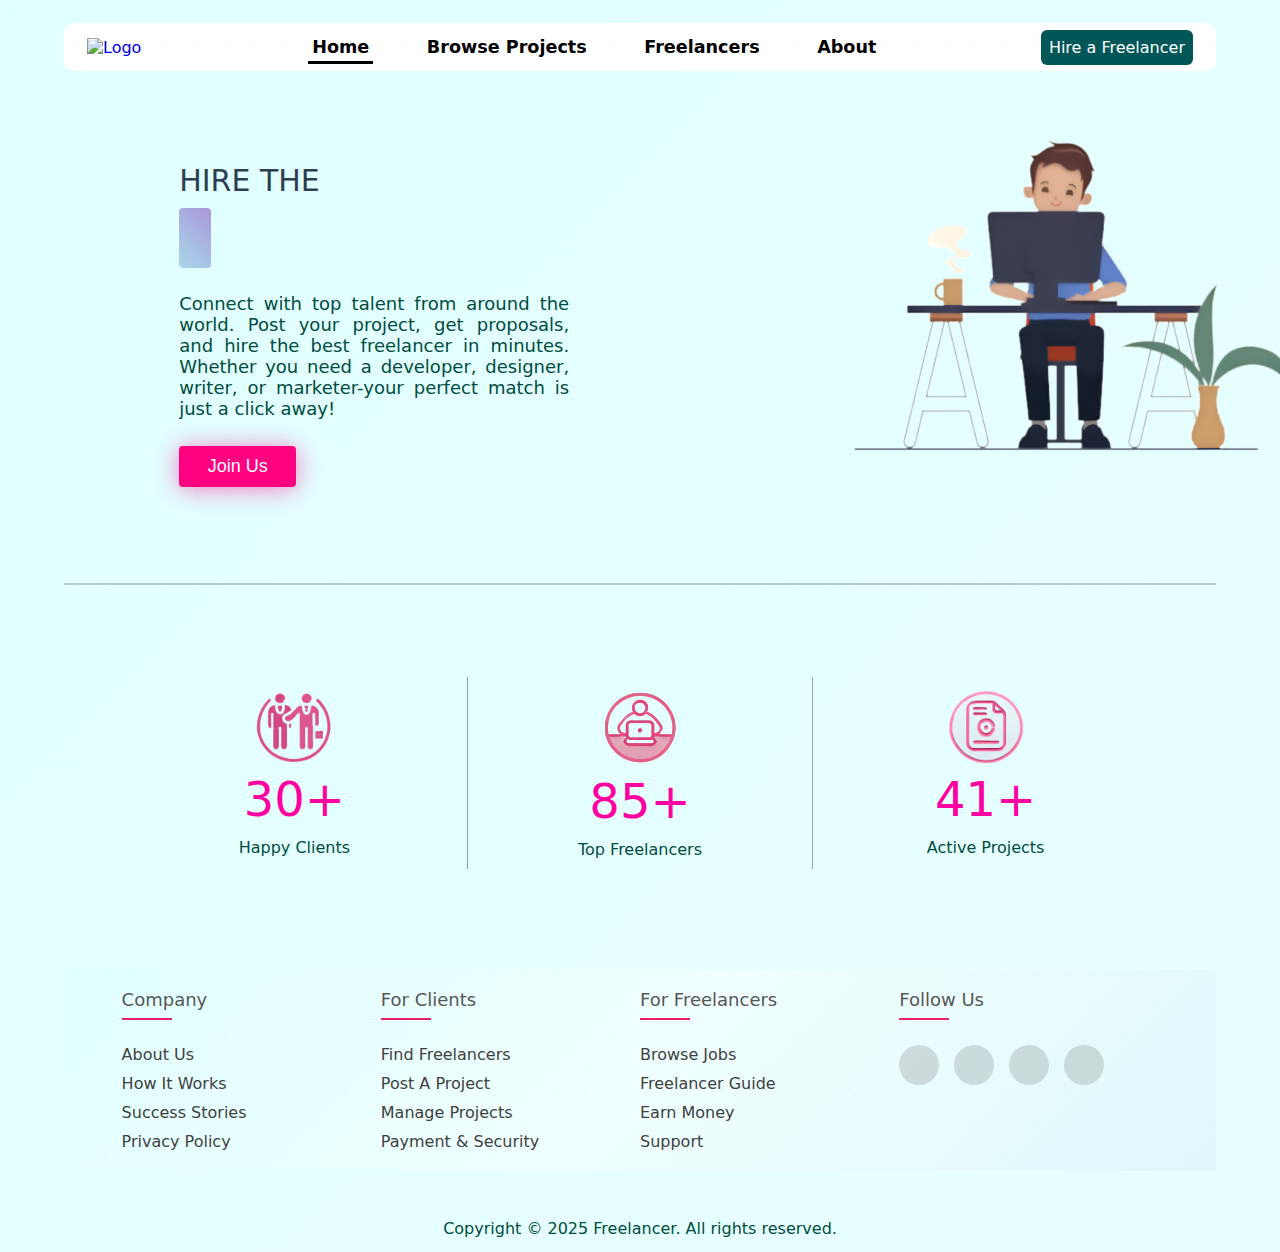
==== Home.html @ 04e3db8b "Changes committed" ====
<!DOCTYPE html>
<html lang="en">
<head>
    <meta charset="UTF-8">
    <meta name="viewport" content="width=device-width, initial-scale=1.0">
    <title>Freelancer</title>
    <link rel="stylesheet" href="home.css">
    <link rel="stylesheet" href="Home-Hero.css">
    <link rel="stylesheet" href="joinus-button.css">
    <link rel="stylesheet" href="Reach-information.css">
    <link rel="stylesheet" href="Footer.css">
</head>
<body>
    <div class="container">
        <div class="navbar">
            <div class="logo">
                <a href="#">
                    <img src="assets/logo.png" alt="Logo">
                </a>
            </div>
            <div class="navlinks">
                <ul id="navs">
                    <li><a href="Home.html">Home</a></li>
                    <li><a href="b">Browse Projects</a></li>
                    <li><a href="c">Freelancers</a></li>
                    <li><a href="d">About</a></li>
                </ul>
                <div class="postproject">
                    <a href="#">Hire a Freelancer</a>
                </div>
            </div>
        </div>
        <div class="Herosection">
            <div class="left">
                <div class="text-container">
                    <h1 class="Head">
                        <span class="prefix">Hire The </span>
                        <div class="message">
                            <div class="word1" id="word1">Top Rated Freelancers</div>
                            <div class="word2" id="word2">Skilled & Verified experts</div>
                            <div class="word3" id="word3">Certified Experts</div>
                            <div class="word4" id="word4">Best-in-class Talent</div>
                        </div>
                    </h1>
                </div>
                <div class="desc">
                    <span>
                        Connect with top talent from around the world. Post your project, get proposals, and hire the best freelancer in minutes. Whether you need a developer, designer, writer, or marketer-your perfect match is just a click away!
                    </span>
                    <a class="Joinus-button">Join Us</a>
                </div>
            </div>
            <div class="image">
                <img src="assets/Freelancer-2.png" alt="">
            </div>
            </div>
            <hr class="line1">
            <div class="reach-information">
                <div class="col">
                    <img src="assets/Client-reach.png" alt="client">
                    <div class="head">
                        <h1 id="clients-count">0</h1>
                        <h1>+</h1>
                    </div>
                    <span>Happy Clients</span>
                </div>
                <div class="col" id="freelancer">
                    <img src="assets/Freelancer-reach.png" alt="Freelancers" id="freelancerimg">
                    <div class="head">
                            <h1 id="freelancers-count">0</h1>
                            <h1>+</h1>
                    </div>
                    <span>Top Freelancers</span>
                </div>
                <div class="col">
                    <img src="assets/Project-reach.png" alt="Projects">
                    <div class="head">
                        <h1 id="projects-count">0</h1>
                        <h1>+</h1>
                    </div>
                    <span>Active Projects</span>
                </div>
            </div>
            <footer class="footer">
                <div class="container">
                    <div class="row">
                        <!-- Company Info -->
                        <div class="footer-col">
                            <h4>Company</h4>
                            <ul>
                                <li><a href="#">About Us</a></li>
                                <li><a href="#">How It Works</a></li>
                                <li><a href="#">Success Stories</a></li>
                                <li><a href="#">Privacy Policy</a></li>
                            </ul>
                        </div>
            
                        <!-- For Clients -->
                        <div class="footer-col">
                            <h4>For Clients</h4>
                            <ul>
                                <li><a href="#">Find Freelancers</a></li>
                                <li><a href="#">Post a Project</a></li>
                                <li><a href="#">Manage Projects</a></li>
                                <li><a href="#">Payment & Security</a></li>
                            </ul>
                        </div>
            
                        <!-- For Freelancers -->
                        <div class="footer-col">
                            <h4>For Freelancers</h4>
                            <ul>
                                <li><a href="#">Browse Jobs</a></li>
                                <li><a href="#">Freelancer Guide</a></li>
                                <li><a href="#">Earn Money</a></li>
                                <li><a href="#">Support</a></li>
                            </ul>
                        </div>
            
                        <!-- Follow Us -->
                        <div class="footer-col">
                            <h4>Follow Us</h4>
                            <div class="social-links">
                                <a href="#"><i class="fab fa-facebook-f"></i></a>
                                <a href="#"><i class="fab fa-twitter"></i></a>
                                <a href="#"><i class="fab fa-instagram"></i></a>
                                <a href="#"><i class="fab fa-linkedin-in"></i></a>
                            </div>
                        </div>
                    </div>
                </div>
            </footer>
            
           <span class="last">
                Copyright © 2025 Freelancer. All rights reserved.
           </span>
        </div>
    </div>
    <script src="Home.js"></script>
    <script src="Joinus-button.js"></script>
    <script src="Reach-information.js"></script>
</body>
</html>
---- home.css ----
/* General Reset */
* {
  margin: 0;
  padding: 0;
  box-sizing: border-box;
  font-family: Arial, sans-serif;
  list-style: none;
  text-decoration: none;
  font-family: system-ui, -apple-system, BlinkMacSystemFont, 'Segoe UI', Roboto, Oxygen, Ubuntu, Cantarell, 'Open Sans', 'Helvetica Neue', sans-serif;
}

/* Aqua-White Background with Gradient */
body {
  background: linear-gradient(-45deg, #E0F7FA, #F0FFFF, #E0FFFF);
  background-size: 400% 400%;
  animation: gradientMove 10s ease infinite;
  color: #004d40;
  min-height: 100vh;
  /* // display: flex;
  // flex-direction: column;
  // align-items: center;
  // justify-content: center; */
  position: relative;
  display: flex;
  justify-content: center;
}

/* Light Grid Pattern Overlay */
body::before {
  content: "";
  position: absolute;
  top: 0;
  left: 0;
  width: 100%;
  height: 100%;
  background-image: radial-gradient(rgba(0, 77, 64, 0.1) 1px, transparent 1px);
  background-size: 30px 30px;
  opacity: 0.2;
  pointer-events: none;
}
.navbar {
  margin: 2% 0%;
  background-color: white;
  border-radius: 10px;
  display: flex;
  justify-content: space-between;
  padding : 0 2%;
  width: 100%;
  /* height : 50%; */
  align-items: center;
}
.navbar .navlinks {
  display: flex;
  justify-content: space-between;
  width : 80%;
  align-items: center;
}
.navbar .navlinks ul {
  display: flex;
  gap : 8%;
  width : 70%;
}
.navbar .navlinks ul li{
  font-weight: 600;
  font-size: 1.1rem;
  margin : 14px 0;
}
.navbar .navlinks ul li a {
  color:  black;
}
.navbar .navlinks .postproject a {
  background-color: rgb(1, 87, 87);
  color: white;
  padding: 0.5rem;
  border-radius: 6px;
}
.navbar .navlinks ul li a {
  position: relative;
  color: #000;
  text-decoration: none;
  padding: 4px;
}

.navbar .navlinks ul li a:hover {
  color: #000;
}

.navbar .navlinks ul li a::before {
  content: "";
  position: absolute;
  display: block;
  width: 100%;
  height: 2px;
  bottom: 0;
  left: 0;
  background-color: #000;
  transform: scaleX(0);
  transition: transform 0.24s ease;
}

.navbar .navlinks ul li a:hover::before {
  transform: scaleX(1);
}


.postproject a {
  text-align: center;
  position: relative;
  display: inline-block; /* Ensures it wraps around content properly */
  padding: 10px 20px;
  /* overflow: hidden;  */
  color: black; /* Initial text color */
  z-index: 1; /* Keep text above the background */
  transition: color 0.35s ease;
  font-weight: 500;
}

.postproject a:after {
  position: absolute;
  content: "";
  top: 0;
  left: 0;
  width: 0;
  height: 100%;
  background: #ff00cc;
  border-radius: 6px;
  transition: width 0.30s ease;
  z-index: -1; /* Moves the background behind the text */
  /* transform: scale(1.03); */
}

.postproject a:hover {
  color: white; /* Change text color when hovering */
}

.postproject a:hover:after {
  width: 100%;
}

.navbar .navlinks ul li a.active{
   border-bottom: 3px solid black;
}
---- Home-Hero.css ----
* {
    font-family: system-ui, -apple-system, BlinkMacSystemFont, 'Segoe UI', Roboto, Oxygen, Ubuntu, Cantarell, 'Open Sans', 'Helvetica Neue', sans-serif;
}

.container {
    width : 90%;
    display: flex;
    flex-direction: column;
    align-items: center;
  }
  .container .Herosection  {
    width: 80%;
  }
  
  
  .text-container {
    position: relative;
    padding: 2rem;
    display: flex;
    justify-content: left;
    padding: 0;
  }
  
  h1 {
    color: #2c3e50;
    font-size: 3rem;
    font-weight: 300;
    line-height: 1.4;
    text-transform: uppercase;
    white-space: nowrap;
    position: relative;
    width: 650px;
    height: 4.5rem;
  }
  
  h1 span.prefix {
    font-size: 30px;
    margin-left: 40px;
    font-weight: 500;
    position: relative;
    cursor: pointer;
    width: max-content;
    transition: color 0.3s ease;
    margin: 0;
    text-align: left;
  }
  
  h1 span.prefix:hover {
    color: #7c5ce0;
  }
  
  .message {
    background: linear-gradient(45deg, #a8d8ea, #aa96da);
    color: #000;
    font-weight: 600;
    padding: 0.2rem 1rem;
    top: 0.2rem;
    width: max-content;
    left: 270px;
    border-radius: 4px;
    animation: openclose 8s ease-in-out infinite;
    height: 3.7rem;
    width: max-content;
    cursor:auto;
    transition: transform 0.3s ease, box-shadow 0.3s ease;
  }
  
  .message:hover {
    transform: scale(1.02);
    box-shadow: 0 5px 15px rgba(0,0,0,0.1);
  }
  
  .word1, .word2, .word3, .word4 {
    font-family: tahoma;
    position: absolute;
    width: 100%;
    opacity: 0;
    height: 3.7rem;
    font-size: 2.4rem;
  }
  
  .message .word1 { animation: word-animation 8s infinite; }
  .message .word2 { animation: word-animation 8s infinite 2s; }
  .message .word3 { animation: word-animation 8s infinite 4s; }
  .message .word4 { animation: word-animation 8s infinite 6s; }
  
  @keyframes word-animation {
    0%, 5% { opacity: 0; }
    10%, 22% { opacity: 1; }
    27%, 100% { opacity: 0; }
  }
  
  @keyframes openclose {
    0% { width: 0; }
    10% { width: 580px; opacity: 1; }
    20% { width: 580px; opacity: 1; }
    25% { width: 0; }
    35% { width: 650px; opacity: 1; }
    45% { width: 650px; opacity: 1; }
    50% { width: 0; }
    60% { width: 450px; opacity: 1; }
    70% { width: 450px; opacity: 1; }
    75% { width: 0; }
    80% { width:500px; opacity: 1; }
    90% { width:500px; opacity: 1; }
    95% { width: 0; }
    100% { width: 0; }
  }
  
  @media (max-width: 768px) {
    h1 {
      font-size: 2rem;
      /* width: 400px; */
    }
    
    h1 span.prefix {
      font-size: 1.4rem;
      margin-left: 20px;
    }
    
    .message {
      left: 150px;
    }
  }
  
  
.Herosection{
  display: flex;
  justify-content: space-between;
  align-items: center;
}


.Herosection .desc{
  position: relative;
  top: 5rem;
  width: 60%;
  font-weight: 400;
  text-align: justify;
  display: flex;
  flex-direction: column;
  font-size: large;
  gap : 1.7rem;
}
.Herosection .desc .Joinus-button{
  width: 30%;
  margin: 0;
  text-align: center;
  padding: 10px;
}
.Herosection .image img{
  width: 30rem;
}

.line1{
  border: 1px solid rgba(0, 0, 0, 0.2);
  width: 100%;
  margin-top: 8rem;
}
.left{
  display: flex;
  flex-direction: column;
  justify-content: center;
  /* align-items: center; */
}
---- joinus-button.css ----
.Joinus-button {
  font-family: "Helvetica", "Arial", sans-serif;
  display: inline-block;
  font-size: 1em;
  padding: 1em 2em;
  margin-top: 100px;
  margin-bottom: 60px;
  -webkit-appearance: none;
  appearance: none;
  background-color: #ff0081;
  color: #fff;
  border-radius: 4px;
  border: none;
  cursor: pointer;
  position: relative;
  transition: transform ease-in 0.1s, box-shadow ease-in 0.25s;
  box-shadow: 0 2px 25px rgba(255, 0, 130, 0.5);
}
.Joinus-button:focus {
  outline: 0;
}
.Joinus-button:before, .Joinus-button:after {
  position: absolute;
  content: "";
  display: block;
  width: 140%;
  height: 100%;
  left: -20%;
  z-index: -1000;
  transition: all ease-in-out 0.5s;
  background-repeat: no-repeat;
}
.Joinus-button:before {
  display: none;
  top: -75%;
  background-image: radial-gradient(circle, #ff0081 20%, transparent 20%), radial-gradient(circle, transparent 20%, #ff0081 20%, transparent 30%), radial-gradient(circle, #ff0081 20%, transparent 20%), radial-gradient(circle, #ff0081 20%, transparent 20%), radial-gradient(circle, transparent 10%, #ff0081 15%, transparent 20%), radial-gradient(circle, #ff0081 20%, transparent 20%), radial-gradient(circle, #ff0081 20%, transparent 20%), radial-gradient(circle, #ff0081 20%, transparent 20%), radial-gradient(circle, #ff0081 20%, transparent 20%);
  background-size: 10% 10%, 20% 20%, 15% 15%, 20% 20%, 18% 18%, 10% 10%, 15% 15%, 10% 10%, 18% 18%;
}
.Joinus-button:after {
  display: none;
  bottom: -75%;
  background-image: radial-gradient(circle, #ff0081 20%, transparent 20%), radial-gradient(circle, #ff0081 20%, transparent 20%), radial-gradient(circle, transparent 10%, #ff0081 15%, transparent 20%), radial-gradient(circle, #ff0081 20%, transparent 20%), radial-gradient(circle, #ff0081 20%, transparent 20%), radial-gradient(circle, #ff0081 20%, transparent 20%), radial-gradient(circle, #ff0081 20%, transparent 20%);
  background-size: 15% 15%, 20% 20%, 18% 18%, 20% 20%, 15% 15%, 10% 10%, 20% 20%;
}
.Joinus-button:active {
  transform: scale(0.9);
  background-color: rgb(229.5, 0, 116.1);
  box-shadow: 0 2px 25px rgba(255, 0, 130, 0.2);
}
.Joinus-button.animate:before {
  display: block;
  animation: topBubbles ease-in-out 0.75s forwards;
}
.Joinus-button.animate:after {
  display: block;
  animation: bottomBubbles ease-in-out 0.75s forwards;
}

@keyframes topBubbles {
  0% {
    background-position: 5% 90%, 10% 90%, 10% 90%, 15% 90%, 25% 90%, 25% 90%, 40% 90%, 55% 90%, 70% 90%;
  }
  50% {
    background-position: 0% 80%, 0% 20%, 10% 40%, 20% 0%, 30% 30%, 22% 50%, 50% 50%, 65% 20%, 90% 30%;
  }
  100% {
    background-position: 0% 70%, 0% 10%, 10% 30%, 20% -10%, 30% 20%, 22% 40%, 50% 40%, 65% 10%, 90% 20%;
    background-size: 0% 0%, 0% 0%, 0% 0%, 0% 0%, 0% 0%, 0% 0%;
  }
}
@keyframes bottomBubbles {
  0% {
    background-position: 10% -10%, 30% 10%, 55% -10%, 70% -10%, 85% -10%, 70% -10%, 70% 0%;
  }
  50% {
    background-position: 0% 80%, 20% 80%, 45% 60%, 60% 100%, 75% 70%, 95% 60%, 105% 0%;
  }
  100% {
    background-position: 0% 90%, 20% 90%, 45% 70%, 60% 110%, 75% 80%, 95% 70%, 110% 10%;
    background-size: 0% 0%, 0% 0%, 0% 0%, 0% 0%, 0% 0%, 0% 0%;
  }
}

/*# sourceMappingURL=joinus-button.css.map */
---- Reach-information.css ----
.reach-information {
    display: flex;
    justify-content: center;
    align-items: center;
    margin-top: 8%;
    width: 100%; 
}
.reach-information .col {
    width: 30%;
    display: flex;
    flex-direction: column;
    align-items: center;
    justify-content: center;
    text-align: center;
    padding: 10px 0px;
}
.reach-information .col .head {
    display: flex;
    gap:0;
    justify-content: center;
    align-items: center;
    text-align: center;
}
.reach-information .col .head h1{
    width: max-content;
    color: rgb(255, 0, 162);
    font-weight: 500;
    text-align: center;
}
.container {
    padding-bottom: 100px;
}
#freelancer {
    border-left: 1px solid rgba(0, 0, 0, 0.377);
    border-right: 1px solid rgba(0, 0, 0, 0.348);
}
.reach-information .col img{
    width:  5rem;
}
#freelancerimg{
    width:5rem;
}
---- Footer.css ----
@import url('https://fonts.googleapis.com/css2?family=Poppins:wght@300;400;500;600;700&display=swap');

.row{
	display: flex;
    justify-content: space-around;
    width: 100%;
}
ul{
	list-style: none;
}
.footer {
    background: linear-gradient(-45deg, #E0F7FA, #F0FFFF, #E0FFFF);
    width: 100%;
    display: flex;
    justify-content: space-between; /* Ensures spacing */
    flex-wrap: wrap; /* Allows wrapping if needed */
    padding: 20px 0; /* Adds some padding for better spacing */
}
footer{
    margin-top : 100px;
    margin-right: 0;
    padding: 0; 
}

.footer-col {
    flex: 1;  /* Allows equal distribution */
    min-width: 200px; /* Prevents columns from getting too small */ 
    display: flex;
    flex-direction: column;
}
footer .container {
    width: 90%;
    margin: 0 auto;
    padding: 0;
    display: flex;
    justify-content: space-between;
}

.footer-col h4{
	font-size: 18px;
	color: #585656;
	text-transform: capitalize;
	margin-bottom: 35px;
	font-weight: 500;
	position: relative;
}
.footer-col h4::before{
	content: '';
	position: absolute;
	left:0;
	bottom: -10px;
	background-color: #e91e63;
	height: 2px;
	box-sizing: border-box;
	width: 50px;
}
.footer-col ul li:not(:last-child){
	margin-bottom: 10px;
}
.footer-col ul li a{
	font-size: 16px;
	text-transform: capitalize;
	color: #ffffff;
	text-decoration: none;
	font-weight: 400;
	color: #404040;
	display: block;
	transition: all 0.3s ease;
}
.footer-col ul li a:hover{
	color: #535151;
	padding-left: 8px;
}
.footer-col .social-links a{
	display: inline-block;
	height: 40px;
	width: 40px;
	background-color: rgba(92, 89, 89, 0.2);
	margin:0 10px 10px 0;
	text-align: center;
	line-height: 40px;
	border-radius: 50%;
	color: #ffffff;
	transition: all 0.5s ease;
}
.footer-col .social-links a:hover{
	color: #24262b;
	background-color: #ffffff;
}

/*responsive*/
@media(max-width: 767px){
  .footer-col{
    width: 50%;
    margin-bottom: 30px;
}
}
@media(max-width: 574px){
  .footer-col{
    width: 100%;
}
}



@media (max-width: 767px) {
    .footer {
        flex-direction: column;
        align-items: center;
    }
    .footer-col {
        width: 80%;  /* Keeps it aligned */
        text-align: center;
        margin-bottom: 20px;
    }
}

.last{
    position: relative;
    top : 4%;
    font-weight: 500;
    padding-bottom: 14px;
}
.container{
    padding-bottom: 0!important;
}
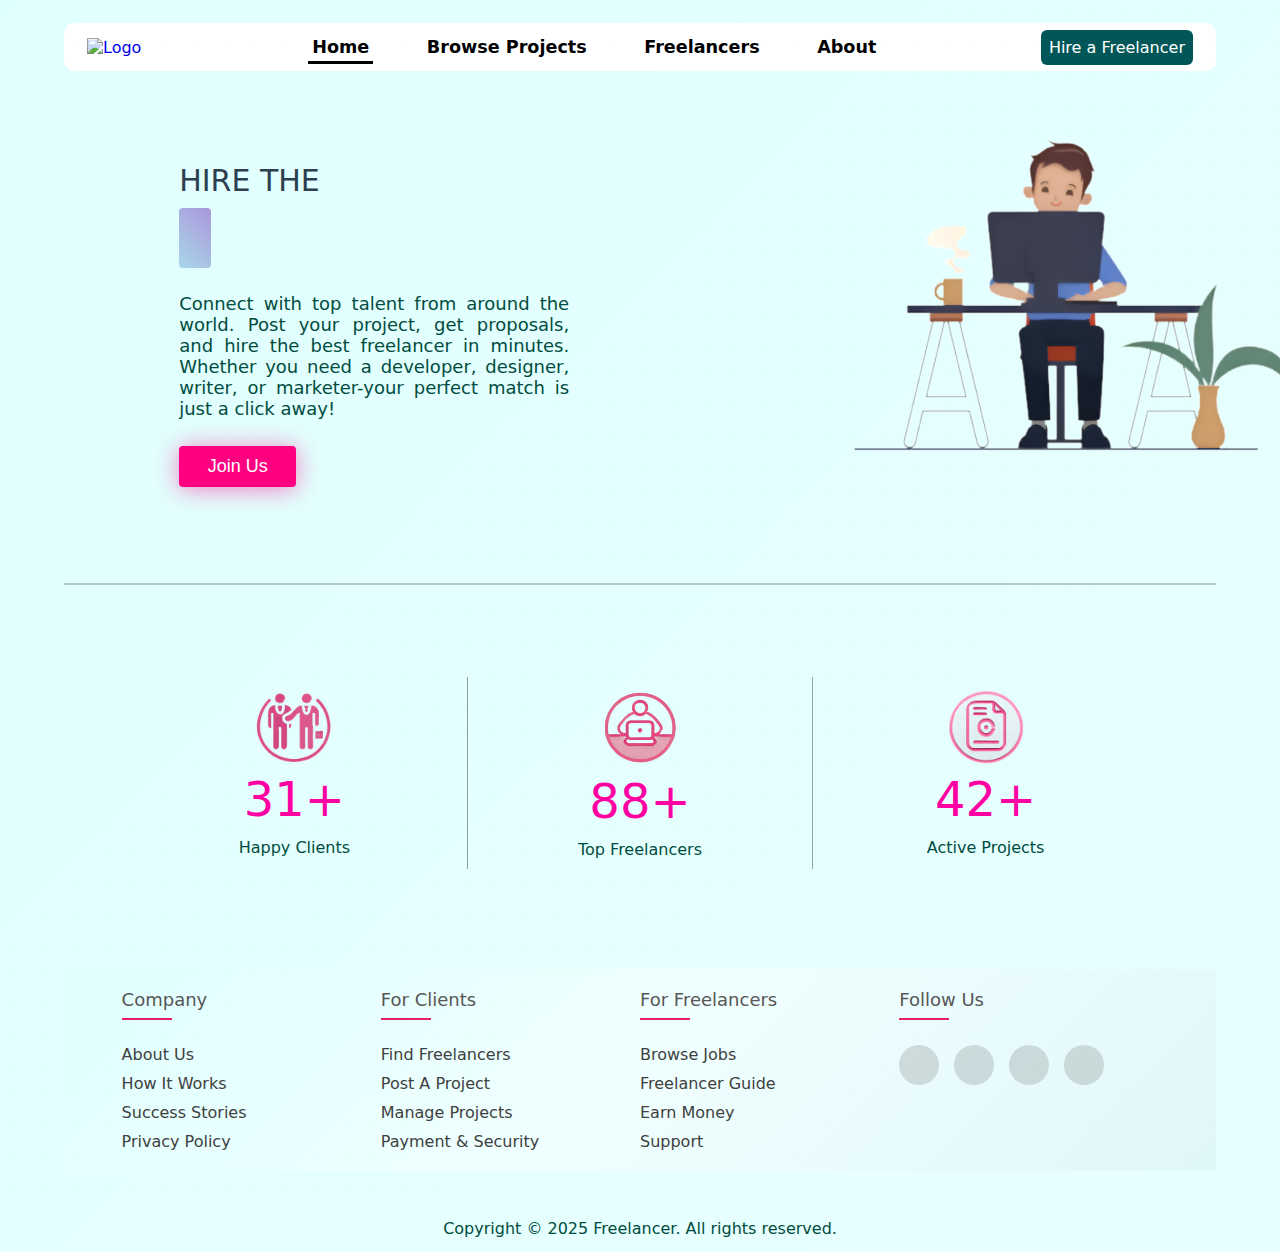
==== commit 4ddbf135: "Changes commited" ====
--- a/Home.html
+++ b/Home.html
@@ -25,9 +25,10 @@
                     <li><a href="c">Freelancers</a></li>
                     <li><a href="d">About</a></li>
                 </ul>
-                <div class="postproject">
+            
+               <div class="postproject">
                     <a href="#">Hire a Freelancer</a>
-                </div>
+                </div> 
             </div>
         </div>
         <div class="Herosection">
